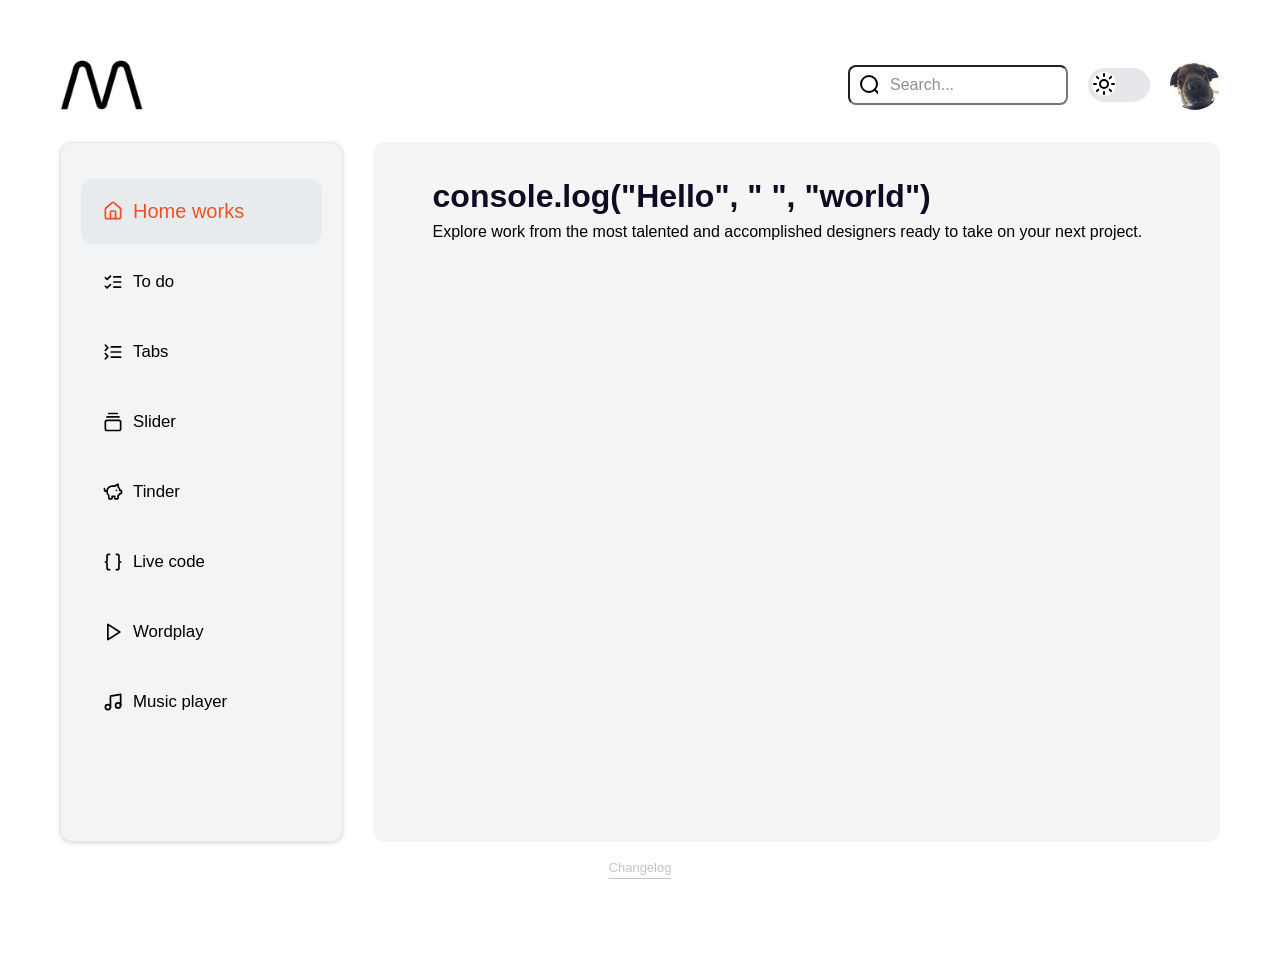
==== index.html @ d7393f73 "BTVN Dashboard" ====
<!DOCTYPE html>
<html lang="en">
  <head>
    <meta charset="UTF-8" />
    <meta name="viewport" content="width=device-width, initial-scale=1.0" />
    <title>Píta 1.0</title>
    <link rel="stylesheet" href="./assets/css/style.css" />
    <link
      rel="icon"
      type="image/png"
      sizes="32x32"
      href="./assets/images/favicon/favicon-32.png" />
    <link rel="apple-touch-icon" sizes="180x180" href="/apple-touch-icon.png" />
    <link
      rel="icon"
      type="image/png"
      sizes="32x32"
      href="./assets/images/favicon/favicon-180.png" />
    <link
      rel="icon"
      type="image/png"
      sizes="192x192"
      href="./assets/images/favicon/favicon-192.png" />
    <link
      rel="icon"
      type="image/png"
      sizes="270x270"
      href="./assets/images/favicon/favicon-270.png" />

    <meta name="msapplication-TileColor" content="#FFFFFF" />
  </head>
  <body>
    <app class="fadeIn-static">
      <header class="flex jc-sb">
        <!-- LOGO -->
        <div class="logo scale-down-center">
          <img src="./assets/images/logo/M-logo.webp" alt="" />
        </div>

        <div class="header_nav--wrapper flex gap-normal ai-c slide-left">
          <!-- SEARCH -->
          <div class="header_search flex ai-c">
            <svg xmlns="http://www.w3.org/2000/svg" class="icon search--icon">
              <path d="m21 21-4.34-4.34" />
              <circle cx="11" cy="11" r="8" />
            </svg>
            <input
              class="search"
              type="search"
              name="q"
              placeholder="Search..." />
          </div>

          <!-- THEME SWITCHER -->
          <div class="header_theme--switcher">
            <input id="themeSwitcher" class="ThemeToggle" type="checkbox" />
          </div>

          <!-- USER NAV -->
          <div class="header_user">
            <img src="./assets/images/pes.webp" alt="User avatar" srcset="" />
          </div>
        </div>
      </header>
      <div class="app_wrapper flex f-nowrap gap30">
        <sidebar>
          <div id="home" class="menu_item flex ai-c onhover">
            <svg xmlns="http://www.w3.org/2000/svg" class="icon">
              <path d="M15 21v-8a1 1 0 0 0-1-1h-4a1 1 0 0 0-1 1v8" />
              <path
                d="M3 10a2 2 0 0 1 .709-1.528l7-5.999a2 2 0 0 1 2.582 0l7 5.999A2 2 0 0 1 21 10v9a2 2 0 0 1-2 2H5a2 2 0 0 1-2-2z" />
            </svg>
            <h2 class="menu_heading">Home works</h2>
          </div>

          <div id="to-do" class="menu_item flex ai-c">
            <svg
              xmlns="http://www.w3.org/2000/svg"
              class="icon lucide lucide-list-checks-icon lucide-list-checks">
              <path d="m3 17 2 2 4-4" />
              <path d="m3 7 2 2 4-4" />
              <path d="M13 6h8" />
              <path d="M13 12h8" />
              <path d="M13 18h8" />
            </svg>
            <span class="menu_text">To do</span>
          </div>

          <div id="tabs" class="menu_item flex ai-c">
            <svg
              xmlns="http://www.w3.org/2000/svg"
              class="icon lucide lucide-list-collapse-icon lucide-list-collapse">
              <path d="M10 12h11" />
              <path d="M10 18h11" />
              <path d="M10 6h11" />
              <path d="m3 10 3-3-3-3" />
              <path d="m3 20 3-3-3-3" />
            </svg>
            <span class="menu_text">Tabs</span>
          </div>

          <div class="menu_item flex ai-c">
            <svg
              xmlns="http://www.w3.org/2000/svg"
              class="icon lucide lucide-gallery-vertical-end-icon lucide-gallery-vertical-end">
              <path d="M7 2h10" />
              <path d="M5 6h14" />
              <rect width="18" height="12" x="3" y="10" rx="2" />
            </svg>
            <span class="menu_text">Slider</span>
          </div>

          <div class="menu_item flex ai-c">
            <svg
              xmlns="http://www.w3.org/2000/svg"
              class="icon lucide lucide-piggy-bank-icon lucide-piggy-bank">
              <path
                d="M11 17h3v2a1 1 0 0 0 1 1h2a1 1 0 0 0 1-1v-3a3.16 3.16 0 0 0 2-2h1a1 1 0 0 0 1-1v-2a1 1 0 0 0-1-1h-1a5 5 0 0 0-2-4V3a4 4 0 0 0-3.2 1.6l-.3.4H11a6 6 0 0 0-6 6v1a5 5 0 0 0 2 4v3a1 1 0 0 0 1 1h2a1 1 0 0 0 1-1z" />
              <path d="M16 10h.01" />
              <path d="M2 8v1a2 2 0 0 0 2 2h1" />
            </svg>
            <span class="menu_text">Tinder</span>
          </div>

          <div class="menu_item flex ai-c">
            <svg
              xmlns="http://www.w3.org/2000/svg"
              class="icon lucide lucide-braces-icon lucide-braces">
              <path
                d="M8 3H7a2 2 0 0 0-2 2v5a2 2 0 0 1-2 2 2 2 0 0 1 2 2v5c0 1.1.9 2 2 2h1" />
              <path
                d="M16 21h1a2 2 0 0 0 2-2v-5c0-1.1.9-2 2-2a2 2 0 0 1-2-2V5a2 2 0 0 0-2-2h-1" />
            </svg>
            <span class="menu_text">Live code</span>
          </div>

          <div class="menu_item flex ai-c">
            <svg
              xmlns="http://www.w3.org/2000/svg"
              class="icon lucide lucide-play-icon lucide-play">
              <polygon points="6 3 20 12 6 21 6 3" />
            </svg>
            <span class="menu_text">Wordplay</span>
          </div>

          <div class="menu_item flex ai-c">
            <svg
              xmlns="http://www.w3.org/2000/svg"
              class="icon lucide lucide-music-icon lucide-music">
              <path d="M9 18V5l12-2v13" />
              <circle cx="6" cy="18" r="3" />
              <circle cx="18" cy="16" r="3" />
            </svg>
            <span class="menu_text">Music player</span>
          </div>
        </sidebar>

        <main>
          <!-- CONTENT DEFAULT -->
          <div class="main_content--default">
            <h1 class="hell">console.log("Hello", " ", "world")</h1>
            <p>
              Explore work from the most talented and accomplished designers
              ready to take on your next project.
            </p>
          </div>
          <!-- CONTENT TO DO -->
          <div class="ajax-content"></div>
          <!-- CONTENT TABS -->
          <!-- CONTENT WORDPLAY -->
          <!-- CONTENT MUSIC PLAYER -->
        </main>
      </div>

      <footer><a href="./changelog.txt">Changelog</a></footer>
    </app>

    <!-- MODALS -->
    <!-- Modal THEME SWITCHER content -->
    <div class="modal themeSwitcher_body">
      <div class="modal_wrapper">
        <div class="modal_glow"></div>
        <div class="modal_content">
          <!-- <svg
              xmlns="http://www.w3.org/2000/svg"
              class="icon modal--close lucide-circle-x">
              <circle cx="12" cy="12" r="10" />
              <path d="m15 9-6 6" />
              <path d="m9 9 6 6" />
            </svg> -->
          Vì tâm hồn đen tối nên chưa làm dark theme ạ.
        </div>
      </div>
    </div>

    <!-- Modal Search -->
    <div class="modal search_body">
      <div class="modal_wrapper">
        <div class="modal_glow"></div>
        <div class="modal_content">Nhập từ khoá muốn tìm kiếm.</div>
      </div>
    </div>

    <!-- SCRIPTS -->
    <script src="./assets/js/main.js"></script>
  </body>
</html>
---- assets/css/style.css ----
/* 1. Use a more-intuitive box-sizing model */
*,
*::before,
*::after {
  box-sizing: border-box;
}

/* 2. Remove default margin */
* {
  margin: 0;
}

/* 3. Enable keyword animations */
@media (prefers-reduced-motion: no-preference) {
  html {
    interpolate-size: allow-keywords;
  }
}

body {
  /* 4. Add accessible line-height */
  line-height: 1.5;
  /* 5. Improve text rendering */
  -webkit-font-smoothing: antialiased;
}

/* 6. Improve media defaults */
img,
picture,
video,
canvas,
svg {
  display: block;
  max-width: 100%;
}

/* 7. Inherit fonts for form controls */
input,
button,
textarea,
select {
  font: inherit;
}

/* 8. Avoid text overflows */
p,
h1,
h2,
h3,
h4,
h5,
h6 {
  overflow-wrap: break-word;
}

/* 9. Improve line wrapping */
p {
  text-wrap: pretty;
}
h1,
h2,
h3,
h4,
h5,
h6 {
  text-wrap: balance;
}

/*
  10. Create a root stacking context
*/
#root,
#__next {
  isolation: isolate;
}
/* DASHBOARD light-theme - default */
:root {
  --background: #ffffff;
  --background-light: #f5f5f5;
  --background-light-hover: #e8ebed;
  --foreground--light: 222.2 84% 4.9%;
  --border-color--light: rgb(229 231 235);
  --bg-color--light: rgb(243 244 246);
  /* --text-black-color--light: #0d0c22; */
  --text-black-color--light: 222.2 84% 4.9%;
  --body-text-color--light: #abacae;
  --primary-color: #f05123;
  --secondary-color: #246ff4;
  --border-radius: 16px;
  /* sizes */
  --sm-screen: 1400px;
}
/* DASHBOARD dark-theme 
....
*/
:root {
  --border-radius: 12px;
  --box-shadow: rgba(99, 99, 99, 0.2) 0px 2px 8px 0px;
}
.flex {
  display: flex;
}
.gap20 {
  gap: 20px;
}
.gap30 {
  gap: 30px;
}
.f-wrap {
  flex-wrap: wrap;
}
.f-nowrap {
  flex-wrap: nowrap;
}
.jc-sb {
  justify-content: space-between;
}
.jc-c {
  justify-content: center;
}
.ai-c {
  align-items: center;
}
app {
  transition: all 0.5s ease-in-out;
}
body {
  font-family: -apple-system, BlinkMacSystemFont, "Segoe UI", Roboto, Oxygen,
    Ubuntu, Cantarell, sans-serif;
  background-color: hsl(var(--background));
  /* color: hsl(var(--foreground--light)); */
  color: var(--text-black-color--light);
  padding: 60px;
}
body * {
  transition: all 0.3s ease-in-out;
}
a {
  color: hsl(var(--foreground--light));
  text-underline-offset: 6px;
}
a:hover {
  text-decoration: none;
}
/* HEADER */
header {
  flex: 1;
  flex-basis: 100%;
  width: 100%;
}
.logo img {
  height: 50px;
}
.header_nav--wrapper {
  gap: 20px;
}
.header_search {
  position: relative;
  transition: all 0.3s ease-in-out;
  z-index: 2;
}
.header_search svg {
  position: absolute;
  left: 10px;
  width: 20px;
  z-index: 3;
}
input.search {
  width: 220px;
  padding: 6px 14px 6px 40px;
  color: var(--body-text-color--light);
  border-radius: 8px;
  z-index: 2;
  transition: all 0.3s ease-in-out;
}

.header_search input:focus {
  color: var(--text-black-color--light);
  width: 230px;
  transition: all 0.3s ease;
}
.search--icon:hover {
  transform: scale(1.1);
  cursor: pointer;
}
input::placeholder {
  opacity: 0.8;
}
/* THEME SWICTHER */
.header_theme--switcher {
  line-height: 0;
}
.ThemeToggle {
  appearance: none;
  width: 62px;
  height: 34px;
  display: inline-block;
  position: relative;
  border-radius: 50px;
  overflow: hidden;
  outline: none;
  border: none;
  cursor: pointer;
  background: var(--border-color--light);
  transition: background-color ease 0.3s;
}
.ThemeToggle::before {
  content: url("../images/icons/sun.svg");
  display: block;
  position: absolute;
  z-index: 2;
  width: 24px;
  height: 24px;
  background: var(--background);
  left: 4px;
  top: 4px;
  border-radius: 50%;
  text-indent: 0;
  line-height: 32px;
  word-spacing: 37px;
  color: #fff;
  white-space: nowrap;
  transition: all cubic-bezier(0.3, 1.5, 0.7, 1) 0.9s;
}
.ThemeToggle:hover {
  background: linear-gradient(
    90deg,
    rgba(0, 0, 0, 0.05) 0%,
    rgba(2, 0, 36, 0.091) 100%
  );
  background-color: var(--border-color--light);
  border-color: var(--border-color--light);
}

.ThemeToggle:checked {
  background-color: var(--border-color--light);
  border-color: var(--border-color--light);
}

.ThemeToggle:checked::before {
  left: 32px;
  content: url("../images/icons/moon.svg");
  background: var(--background);
}

.header_user img {
  border-radius: 50%;
  height: 50px;
}

/* FOOTER */
footer {
  text-align: center;
  padding: 1rem;
  font-size: 13px;
}
footer a {
  color: var(--body-text-color--light);
  opacity: 0.7;
}
footer a:hover {
  opacity: 1;
}

/* APP */
.app_wrapper {
  margin-top: 2rem;
}
.app_wrapper > * {
  border-radius: var(--border-radius);
  display: block;
  min-height: 700px;
  max-height: calc(100svh - 200px);
  overflow: auto;
}
/*SIDEBAR*/
sidebar {
  background-color: var(--bg-color--light);
  border: 1px solid var(--border-color--light);
  width: 25%;
  box-shadow: rgba(0, 0, 0, 0.16) 0px 1px 4px;
  padding: 30px 20px;
}
sidebar > * {
  padding: 20px;
}
sidebar > div {
  transition: all 0.3s ease-in-out;
  cursor: pointer;
}
sidebar > div:hover,
.onhover {
  color: var(--primary-color);
}
sidebar .icon {
  transform: scale(0.85);
}
sidebar > .menu_item {
  margin: 6px 0;
}
.menu_item {
  gap: 8px;
  transition: all 0.3s ease-in-out;
}
.menu_item * {
  transition: all 0.3s ease;
}
.menu_item:hover,
.onhover {
  background-color: var(--background-light-hover);
  border-radius: var(--border-radius);
}
.menu_item:hover * {
  transform: translateX(6px);
}
.menu_item:hover .icon {
  width: 30px;
}
.menu_item.onhover:hover * {
  transform: translateX(0);
}
.menu_text {
  font-size: 1.05rem;
  line-height: normal;
}
main {
  padding: 30px 60px;
  background-color: var(--background-light);
  width: 75%;
}
h1.hell {
  font-size: 4rem;
  color: #0d0c22;
}
sidebar #home {
  border-bottom: 1px solid var(--border-color--light);
}
sidebar #home h2 {
  font-weight: 500;
  font-size: 1.25rem;
  line-height: normal;
}

/* MODALS contents */
.modal {
  position: fixed;
  inset: 0;
  width: 100svw;
  height: 100svh;
  top: 0;
  left: 0;
  overflow: hidden;
  background: #000000;
  background: radial-gradient(circle, rgb(0 0 0) 0%, rgba(0, 0, 0, 0.87) 100%);
  z-index: 10;
  display: none;
  opacity: 0;
  transition: all 0.5s ease-in-out;
}
.modal_wrapper {
  border-radius: var(--border-radius);
  border: 1px solid var(--border-color--light);
  width: fit-content;
  box-shadow: var(--box-shadow);
  position: absolute;
  bottom: 40px;
  right: 40px;
  z-index: 1;
  -webkit-animation: scale-up-center 0.4s cubic-bezier(0.39, 0.575, 0.565, 1)
    both;
  animation: scale-up-center 0.4s cubic-bezier(0.39, 0.575, 0.565, 1) both; /* Animation on show up */
  transition: all 0.3s ease-in-out; /* transition on close */
}
.slide-out {
  bottom: -110%;
}
.modal_content {
  padding: 2rem;
  width: 100%;
  height: 100%;
  border-radius: var(--border-radius);
  background-color: var(--background);
  position: relative;
  z-index: 1;
}

.modal_glow {
  position: absolute;
  inset: 0;
  background: radial-gradient(
    circle,
    rgba(253, 185, 63, 0.2) 0%,
    rgba(97, 61, 0, 0.12) 45%,
    rgba(248, 248, 248, 0) 100%
  );
  filter: blur(30px);
  border-radius: 100%;
  z-index: 0;
  top: -300%;
  left: -20%;
  width: 200%;
  height: 800%;
  -webkit-animation: slide-fwd-center 0.8s 0.4ss
    cubic-bezier(0.25, 0.46, 0.45, 0.94) both;
  animation: slide-fwd-center 0.8s 0.4s cubic-bezier(0.25, 0.46, 0.45, 0.94)
    both;
}
.lucide-circle-x {
  position: absolute;
  right: 8px;
  top: 8px;
  transition: all 0.3s ease-in-out;
  animation: fadeIn 3s ease-in-out 1s forwards;
  opacity: 0;
}
.lucide-circle-x:hover {
  cursor: pointer;
}
.lucide-circle-x:hover circle {
  fill: black;
}
.lucide-circle-x:hover path {
  color: white;
}
.icon {
  width: 24px;
  height: 24px;
  fill: none;
  stroke: currentColor;
  stroke-width: 2;
  stroke-linecap: round;
  stroke-linejoin: round;
}
.show {
  opacity: 1;
}
.hide {
  opacity: 0;
  transition: all 1s ease;
}
.hidden {
  visibility: hidden;
  display: none;
}
/* --ThemeSwitcher */

/* ANIMATIONS */
/**
 * ----------------------------------------
 * animation scale-up-center
 * ----------------------------------------
 */
@-webkit-keyframes scale-up-center {
  0% {
    -webkit-transform: scale(0.5);
    transform: scale(0.5);
  }
  100% {
    -webkit-transform: scale(1);
    transform: scale(1);
  }
}
@keyframes scale-up-center {
  0% {
    -webkit-transform: scale(0.5);
    transform: scale(0.5);
  }
  100% {
    -webkit-transform: scale(1);
    transform: scale(1);
  }
}
/**
 * ----------------------------------------
 * animation fadeIn
 * ----------------------------------------
 */
@keyframes fadeIn {
  0% {
    opacity: 0;
  }
  33.33% {
    opacity: 1;
  }
  66.66% {
    opacity: 1;
  }
  100% {
    opacity: 1;
  }
}
/**
 * ----------------------------------------
 * animation slide-fwd-center
 * ----------------------------------------
 */
@-webkit-keyframes slide-fwd-center {
  0% {
    -webkit-transform: translateZ(0);
    transform: translateZ(0) scale(0);
    opacity: 0;
  }
  100% {
    -webkit-transform: translateZ(160px);
    transform: translateZ(160px) scale(1.1);
    opacity: 1;
  }
}
@keyframes slide-fwd-center {
  0% {
    -webkit-transform: translateZ(0);
    transform: translateZ(0) scale(0);
    opacity: 0;
  }
  100% {
    -webkit-transform: translateZ(160px);
    transform: translateZ(160px) scale(1.1);
    opacity: 1;
  }
}
/**
 * ----------------------------------------
 * animation scale-down-center
 * ----------------------------------------
 */
.scale-down-center {
  -webkit-animation: scale-down-center 0.8s cubic-bezier(0.25, 0.46, 0.45, 0.94)
    both;
  animation: scale-down-center 0.8s cubic-bezier(0.25, 0.46, 0.45, 0.94) both;
  opacity: 0;
}

@-webkit-keyframes scale-down-center {
  0% {
    -webkit-transform: scale(1.1);
    transform: scale(1.1);
    opacity: 0;
  }
  100% {
    -webkit-transform: scale(1);
    transform: scale(1);
    opacity: 1;
  }
}
@keyframes scale-down-center {
  0% {
    -webkit-transform: scale(1.1);
    transform: scale(1.1);
    opacity: 0;
  }
  100% {
    -webkit-transform: scale(1);
    transform: scale(1);
    opacity: 1;
  }
}
/**
 * ----------------------------------------
 * animation slide-left
 * ----------------------------------------
 */
.slide-left {
  -webkit-animation: slide-left 0.8s cubic-bezier(0.25, 0.46, 0.45, 0.94) both;
  animation: slide-left 0.8s cubic-bezier(0.25, 0.46, 0.45, 0.94) both;
  transform: translateX(50px);
  opacity: 0;
}
@-webkit-keyframes slide-left {
  0% {
    -webkit-transform: translateX(100px);
    transform: translateX(50px);
    opacity: 0;
  }
  100% {
    -webkit-transform: translateX(0px);
    transform: translateX(0px);
    opacity: 1;
  }
}
@keyframes slide-left {
  0% {
    -webkit-transform: translateX(100px);
    transform: translateX(50px);
    opacity: 0;
  }
  100% {
    -webkit-transform: translateX(0px);
    transform: translateX(0px);
    opacity: 1;
  }
}
/**
 * ----------------------------------------
 * animation fade-static
 * ----------------------------------------
 */
.fadeIn-static {
  -webkit-animation: fadeIn-static 1s cubic-bezier(0.25, 0.46, 0.45, 0.94) both;
  animation: fadeIn-static 1s cubic-bezier(0.25, 0.46, 0.45, 0.94) both;
  opacity: 0;
}
@-webkit-keyframes fadeIn-static {
  0% {
    opacity: 0;
  }
  100% {
    opacity: 1;
  }
}
@keyframes fadeIn-static {
  0% {
    opacity: 0;
  }
  100% {
    opacity: 1;
  }
}

/* RESPO */
@media (max-width: 1500px) {
  h1.hell {
    font-size: 2rem;
  }
}
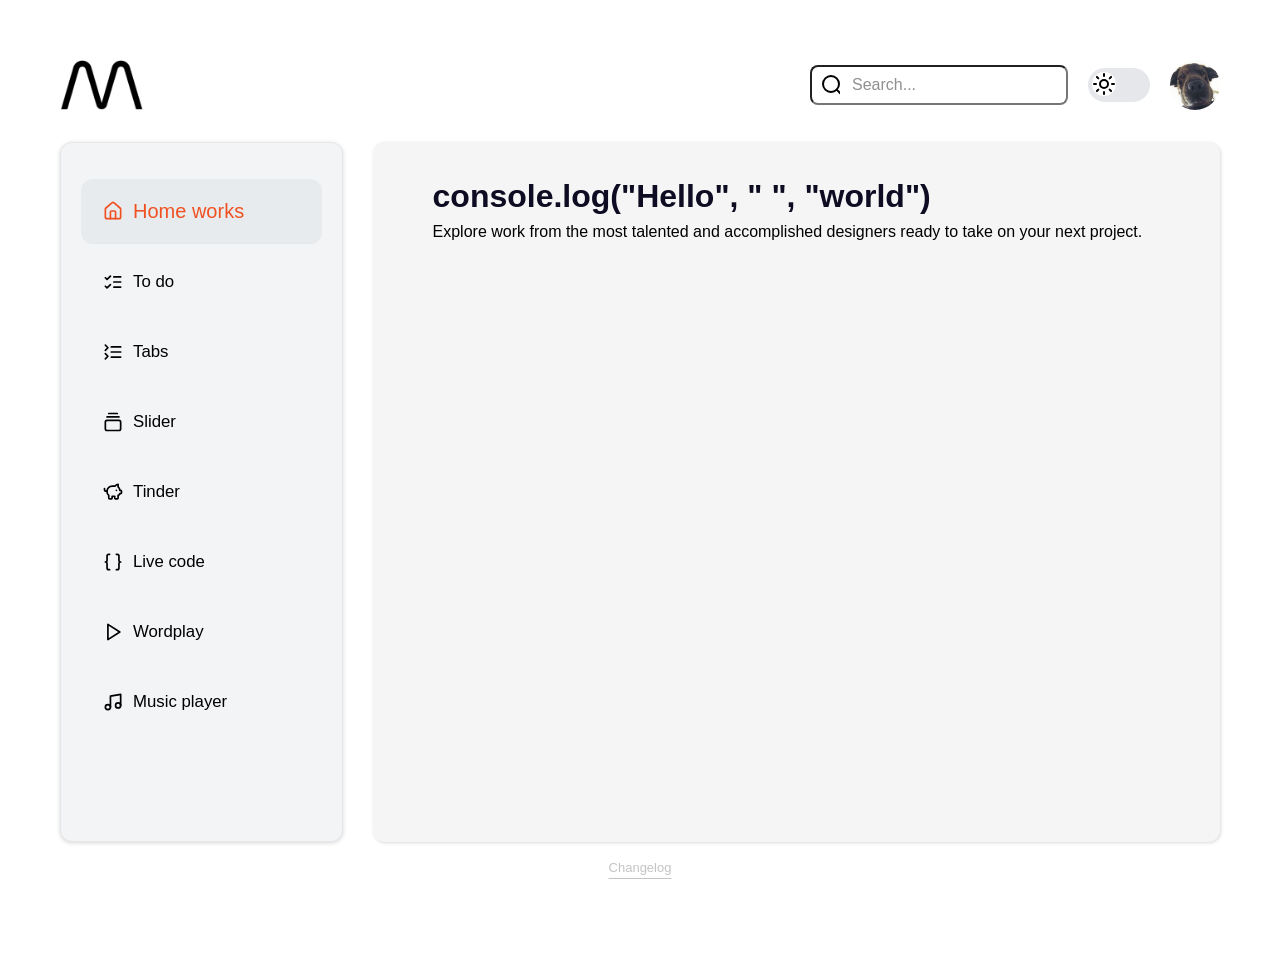
==== commit 4df4b038: "Home - fetching articles, animation on active" ====
--- a/index.html
+++ b/index.html
@@ -9,23 +9,27 @@
       rel="icon"
       type="image/png"
       sizes="32x32"
-      href="./assets/images/favicon/favicon-32.png" />
+      href="./assets/images/favicon/favicon-32.png"
+    />
     <link rel="apple-touch-icon" sizes="180x180" href="/apple-touch-icon.png" />
     <link
       rel="icon"
       type="image/png"
       sizes="32x32"
-      href="./assets/images/favicon/favicon-180.png" />
+      href="./assets/images/favicon/favicon-180.png"
+    />
     <link
       rel="icon"
       type="image/png"
       sizes="192x192"
-      href="./assets/images/favicon/favicon-192.png" />
+      href="./assets/images/favicon/favicon-192.png"
+    />
     <link
       rel="icon"
       type="image/png"
       sizes="270x270"
-      href="./assets/images/favicon/favicon-270.png" />
+      href="./assets/images/favicon/favicon-270.png"
+    />
 
     <meta name="msapplication-TileColor" content="#FFFFFF" />
   </head>
@@ -48,7 +52,8 @@
               class="search"
               type="search"
               name="q"
-              placeholder="Search..." />
+              placeholder="Search..."
+            />
           </div>
 
           <!-- THEME SWITCHER -->
@@ -68,7 +73,8 @@
             <svg xmlns="http://www.w3.org/2000/svg" class="icon">
               <path d="M15 21v-8a1 1 0 0 0-1-1h-4a1 1 0 0 0-1 1v8" />
               <path
-                d="M3 10a2 2 0 0 1 .709-1.528l7-5.999a2 2 0 0 1 2.582 0l7 5.999A2 2 0 0 1 21 10v9a2 2 0 0 1-2 2H5a2 2 0 0 1-2-2z" />
+                d="M3 10a2 2 0 0 1 .709-1.528l7-5.999a2 2 0 0 1 2.582 0l7 5.999A2 2 0 0 1 21 10v9a2 2 0 0 1-2 2H5a2 2 0 0 1-2-2z"
+              />
             </svg>
             <h2 class="menu_heading">Home works</h2>
           </div>
@@ -76,7 +82,8 @@
           <div id="to-do" class="menu_item flex ai-c">
             <svg
               xmlns="http://www.w3.org/2000/svg"
-              class="icon lucide lucide-list-checks-icon lucide-list-checks">
+              class="icon lucide lucide-list-checks-icon lucide-list-checks"
+            >
               <path d="m3 17 2 2 4-4" />
               <path d="m3 7 2 2 4-4" />
               <path d="M13 6h8" />
@@ -89,7 +96,8 @@
           <div id="tabs" class="menu_item flex ai-c">
             <svg
               xmlns="http://www.w3.org/2000/svg"
-              class="icon lucide lucide-list-collapse-icon lucide-list-collapse">
+              class="icon lucide lucide-list-collapse-icon lucide-list-collapse"
+            >
               <path d="M10 12h11" />
               <path d="M10 18h11" />
               <path d="M10 6h11" />
@@ -99,10 +107,11 @@
             <span class="menu_text">Tabs</span>
           </div>
 
-          <div class="menu_item flex ai-c">
-            <svg
-              xmlns="http://www.w3.org/2000/svg"
-              class="icon lucide lucide-gallery-vertical-end-icon lucide-gallery-vertical-end">
+          <div id="slider" class="menu_item flex ai-c">
+            <svg
+              xmlns="http://www.w3.org/2000/svg"
+              class="icon lucide lucide-gallery-vertical-end-icon lucide-gallery-vertical-end"
+            >
               <path d="M7 2h10" />
               <path d="M5 6h14" />
               <rect width="18" height="12" x="3" y="10" rx="2" />
@@ -110,43 +119,50 @@
             <span class="menu_text">Slider</span>
           </div>
 
-          <div class="menu_item flex ai-c">
-            <svg
-              xmlns="http://www.w3.org/2000/svg"
-              class="icon lucide lucide-piggy-bank-icon lucide-piggy-bank">
-              <path
-                d="M11 17h3v2a1 1 0 0 0 1 1h2a1 1 0 0 0 1-1v-3a3.16 3.16 0 0 0 2-2h1a1 1 0 0 0 1-1v-2a1 1 0 0 0-1-1h-1a5 5 0 0 0-2-4V3a4 4 0 0 0-3.2 1.6l-.3.4H11a6 6 0 0 0-6 6v1a5 5 0 0 0 2 4v3a1 1 0 0 0 1 1h2a1 1 0 0 0 1-1z" />
+          <div id="tinder" class="menu_item flex ai-c">
+            <svg
+              xmlns="http://www.w3.org/2000/svg"
+              class="icon lucide lucide-piggy-bank-icon lucide-piggy-bank"
+            >
+              <path
+                d="M11 17h3v2a1 1 0 0 0 1 1h2a1 1 0 0 0 1-1v-3a3.16 3.16 0 0 0 2-2h1a1 1 0 0 0 1-1v-2a1 1 0 0 0-1-1h-1a5 5 0 0 0-2-4V3a4 4 0 0 0-3.2 1.6l-.3.4H11a6 6 0 0 0-6 6v1a5 5 0 0 0 2 4v3a1 1 0 0 0 1 1h2a1 1 0 0 0 1-1z"
+              />
               <path d="M16 10h.01" />
               <path d="M2 8v1a2 2 0 0 0 2 2h1" />
             </svg>
             <span class="menu_text">Tinder</span>
           </div>
 
+          <div id="live-code" class="menu_item flex ai-c">
+            <svg
+              xmlns="http://www.w3.org/2000/svg"
+              class="icon lucide lucide-braces-icon lucide-braces"
+            >
+              <path
+                d="M8 3H7a2 2 0 0 0-2 2v5a2 2 0 0 1-2 2 2 2 0 0 1 2 2v5c0 1.1.9 2 2 2h1"
+              />
+              <path
+                d="M16 21h1a2 2 0 0 0 2-2v-5c0-1.1.9-2 2-2a2 2 0 0 1-2-2V5a2 2 0 0 0-2-2h-1"
+              />
+            </svg>
+            <span class="menu_text">Live code</span>
+          </div>
+
+          <div id="wordplay" class="menu_item flex ai-c">
+            <svg
+              xmlns="http://www.w3.org/2000/svg"
+              class="icon lucide lucide-play-icon lucide-play"
+            >
+              <polygon points="6 3 20 12 6 21 6 3" />
+            </svg>
+            <span class="menu_text">Wordplay</span>
+          </div>
+
           <div class="menu_item flex ai-c">
             <svg
               xmlns="http://www.w3.org/2000/svg"
-              class="icon lucide lucide-braces-icon lucide-braces">
-              <path
-                d="M8 3H7a2 2 0 0 0-2 2v5a2 2 0 0 1-2 2 2 2 0 0 1 2 2v5c0 1.1.9 2 2 2h1" />
-              <path
-                d="M16 21h1a2 2 0 0 0 2-2v-5c0-1.1.9-2 2-2a2 2 0 0 1-2-2V5a2 2 0 0 0-2-2h-1" />
-            </svg>
-            <span class="menu_text">Live code</span>
-          </div>
-
-          <div class="menu_item flex ai-c">
-            <svg
-              xmlns="http://www.w3.org/2000/svg"
-              class="icon lucide lucide-play-icon lucide-play">
-              <polygon points="6 3 20 12 6 21 6 3" />
-            </svg>
-            <span class="menu_text">Wordplay</span>
-          </div>
-
-          <div class="menu_item flex ai-c">
-            <svg
-              xmlns="http://www.w3.org/2000/svg"
-              class="icon lucide lucide-music-icon lucide-music">
+              class="icon lucide lucide-music-icon lucide-music"
+            >
               <path d="M9 18V5l12-2v13" />
               <circle cx="6" cy="18" r="3" />
               <circle cx="18" cy="16" r="3" />
--- a/assets/css/style.css
+++ b/assets/css/style.css
@@ -166,7 +166,7 @@
   z-index: 3;
 }
 input.search {
-  width: 220px;
+  min-width: 220px;
   padding: 6px 14px 6px 40px;
   color: var(--body-text-color--light);
   border-radius: 8px;
@@ -176,7 +176,7 @@
 
 .header_search input:focus {
   color: var(--text-black-color--light);
-  width: 230px;
+  width: calc(100% + 10px);
   transition: all 0.3s ease;
 }
 .search--icon:hover {
@@ -280,6 +280,7 @@
   width: 25%;
   box-shadow: rgba(0, 0, 0, 0.16) 0px 1px 4px;
   padding: 30px 20px;
+  z-index: 4;
 }
 sidebar > * {
   padding: 20px;
@@ -323,13 +324,43 @@
   font-size: 1.05rem;
   line-height: normal;
 }
+/* MAIN CONTENT */
 main {
   padding: 30px 60px;
   background-color: var(--background-light);
+  box-shadow: rgba(0, 0, 0, 0.15) 0.95px 0.95px 3.6px;
   width: 75%;
+  transition: all 1s ease-in-out;
+}
+main.slide-right,
+main.slide-right.animate {
+  position: relative;
+}
+main.slide-right:before {
+  content: "";
+  position: absolute;
+  inset: 0;
+  width: 100%;
+  height: 100%;
+  background: linear-gradient(
+    90deg,
+    rgb(255, 255, 255) 0%,
+    rgba(255, 255, 255, 0.76) 50%,
+    rgba(237, 221, 83, 0) 100%
+  );
+  z-index: 4;
+  pointer-events: none;
+
+  /* Animation setup */
+  transform: translateX(0%);
+  transition: transform 1s ease-in-out;
+}
+
+main.slide-right.animate::before {
+  transform: translateX(-100%);
 }
 h1.hell {
-  font-size: 4rem;
+  font-size: 3rem;
   color: #0d0c22;
 }
 sidebar #home {
@@ -339,6 +370,11 @@
   font-weight: 500;
   font-size: 1.25rem;
   line-height: normal;
+}
+article {
+  transform: translateX(0);
+  opacity: 1;
+  transition: all ease-in-out 0.5s;
 }
 
 /* MODALS contents */
@@ -431,14 +467,18 @@
   stroke-linecap: round;
   stroke-linejoin: round;
 }
-.show {
+.show,
+.active {
   opacity: 1;
+  visibility: visible;
+  display: block;
 }
 .hide {
   opacity: 0;
   transition: all 1s ease;
 }
-.hidden {
+.hidden,
+article {
   visibility: hidden;
   display: none;
 }
@@ -589,6 +629,38 @@
     opacity: 1;
   }
 }
+
+/**
+ * ----------------------------------------
+ * animation slide-right
+ * ----------------------------------------
+ */
+.slide-right {
+  -webkit-animation: slide-right 0.4s cubic-bezier(0.25, 0.46, 0.45, 0.94)
+    alternate both;
+  animation: slide-right 0.4s cubic-bezier(0.25, 0.46, 0.45, 0.94) alternate
+    both;
+}
+@-webkit-keyframes slide-right {
+  0% {
+    -webkit-transform: translateX(-100px);
+    transform: translateX(-100px);
+  }
+  100% {
+    -webkit-transform: translateX(100px);
+    transform: translateX(0);
+  }
+}
+@keyframes slide-right {
+  0% {
+    -webkit-transform: translateX(-100px);
+    transform: translateX(-100px);
+  }
+  100% {
+    -webkit-transform: translateX(0);
+    transform: translateX(0);
+  }
+}
 /**
  * ----------------------------------------
  * animation fade-static
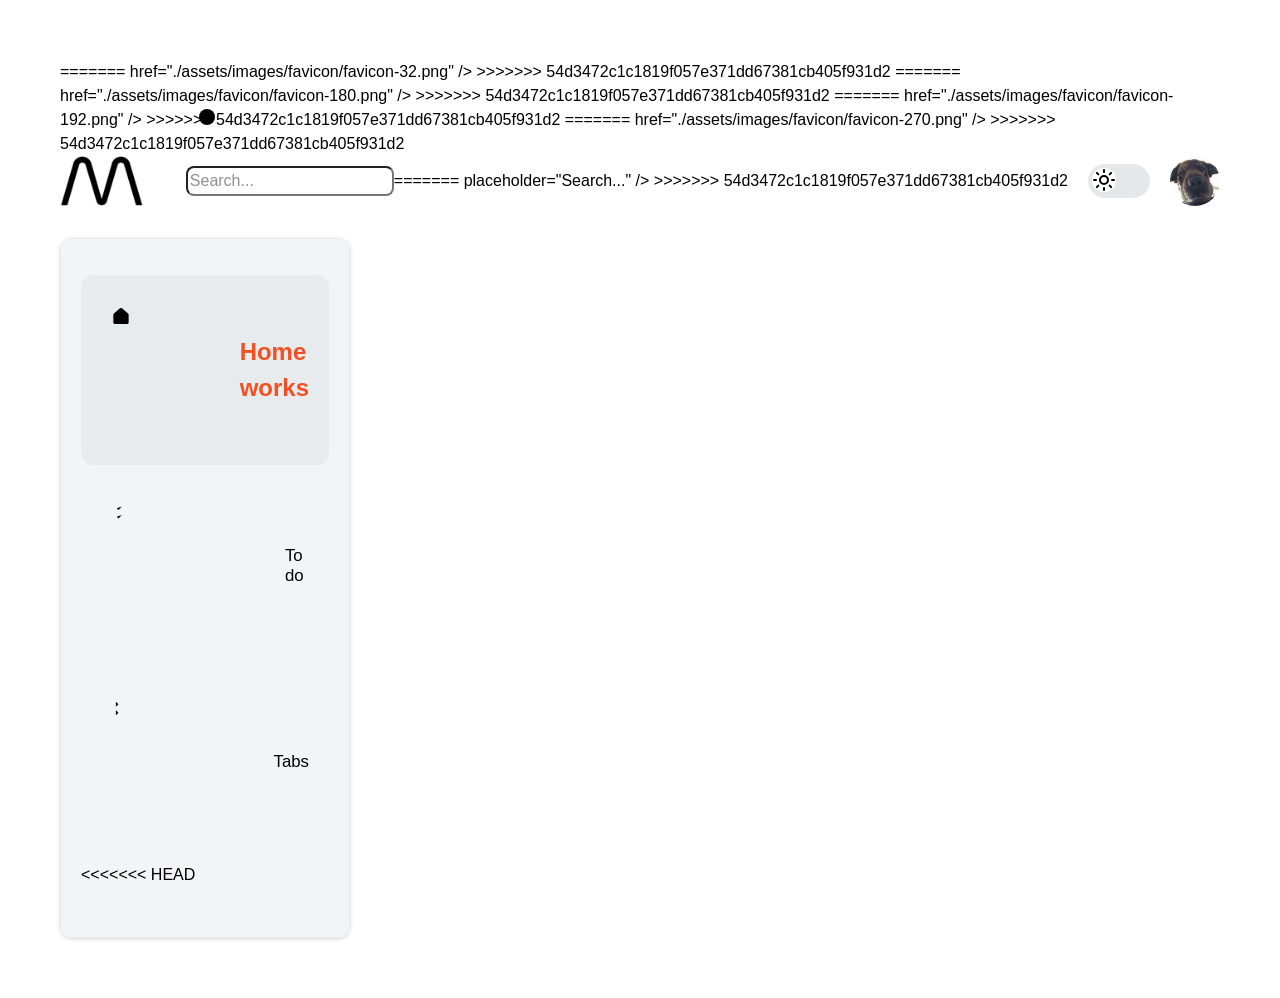
==== commit 73bf9c43: "Home, fetching, animations..." ====
--- a/index.html
+++ b/index.html
@@ -9,27 +9,43 @@
       rel="icon"
       type="image/png"
       sizes="32x32"
+<<<<<<< HEAD
       href="./assets/images/favicon/favicon-32.png"
     />
+=======
+      href="./assets/images/favicon/favicon-32.png" />
+>>>>>>> 54d3472c1c1819f057e371dd67381cb405f931d2
     <link rel="apple-touch-icon" sizes="180x180" href="/apple-touch-icon.png" />
     <link
       rel="icon"
       type="image/png"
       sizes="32x32"
+<<<<<<< HEAD
       href="./assets/images/favicon/favicon-180.png"
     />
+=======
+      href="./assets/images/favicon/favicon-180.png" />
+>>>>>>> 54d3472c1c1819f057e371dd67381cb405f931d2
     <link
       rel="icon"
       type="image/png"
       sizes="192x192"
+<<<<<<< HEAD
       href="./assets/images/favicon/favicon-192.png"
     />
+=======
+      href="./assets/images/favicon/favicon-192.png" />
+>>>>>>> 54d3472c1c1819f057e371dd67381cb405f931d2
     <link
       rel="icon"
       type="image/png"
       sizes="270x270"
+<<<<<<< HEAD
       href="./assets/images/favicon/favicon-270.png"
     />
+=======
+      href="./assets/images/favicon/favicon-270.png" />
+>>>>>>> 54d3472c1c1819f057e371dd67381cb405f931d2
 
     <meta name="msapplication-TileColor" content="#FFFFFF" />
   </head>
@@ -52,8 +68,12 @@
               class="search"
               type="search"
               name="q"
+<<<<<<< HEAD
               placeholder="Search..."
             />
+=======
+              placeholder="Search..." />
+>>>>>>> 54d3472c1c1819f057e371dd67381cb405f931d2
           </div>
 
           <!-- THEME SWITCHER -->
@@ -73,8 +93,12 @@
             <svg xmlns="http://www.w3.org/2000/svg" class="icon">
               <path d="M15 21v-8a1 1 0 0 0-1-1h-4a1 1 0 0 0-1 1v8" />
               <path
+<<<<<<< HEAD
                 d="M3 10a2 2 0 0 1 .709-1.528l7-5.999a2 2 0 0 1 2.582 0l7 5.999A2 2 0 0 1 21 10v9a2 2 0 0 1-2 2H5a2 2 0 0 1-2-2z"
               />
+=======
+                d="M3 10a2 2 0 0 1 .709-1.528l7-5.999a2 2 0 0 1 2.582 0l7 5.999A2 2 0 0 1 21 10v9a2 2 0 0 1-2 2H5a2 2 0 0 1-2-2z" />
+>>>>>>> 54d3472c1c1819f057e371dd67381cb405f931d2
             </svg>
             <h2 class="menu_heading">Home works</h2>
           </div>
@@ -82,8 +106,12 @@
           <div id="to-do" class="menu_item flex ai-c">
             <svg
               xmlns="http://www.w3.org/2000/svg"
+<<<<<<< HEAD
               class="icon lucide lucide-list-checks-icon lucide-list-checks"
             >
+=======
+              class="icon lucide lucide-list-checks-icon lucide-list-checks">
+>>>>>>> 54d3472c1c1819f057e371dd67381cb405f931d2
               <path d="m3 17 2 2 4-4" />
               <path d="m3 7 2 2 4-4" />
               <path d="M13 6h8" />
@@ -96,8 +124,12 @@
           <div id="tabs" class="menu_item flex ai-c">
             <svg
               xmlns="http://www.w3.org/2000/svg"
+<<<<<<< HEAD
               class="icon lucide lucide-list-collapse-icon lucide-list-collapse"
             >
+=======
+              class="icon lucide lucide-list-collapse-icon lucide-list-collapse">
+>>>>>>> 54d3472c1c1819f057e371dd67381cb405f931d2
               <path d="M10 12h11" />
               <path d="M10 18h11" />
               <path d="M10 6h11" />
@@ -107,11 +139,18 @@
             <span class="menu_text">Tabs</span>
           </div>
 
+<<<<<<< HEAD
           <div id="slider" class="menu_item flex ai-c">
             <svg
               xmlns="http://www.w3.org/2000/svg"
               class="icon lucide lucide-gallery-vertical-end-icon lucide-gallery-vertical-end"
             >
+=======
+          <div class="menu_item flex ai-c">
+            <svg
+              xmlns="http://www.w3.org/2000/svg"
+              class="icon lucide lucide-gallery-vertical-end-icon lucide-gallery-vertical-end">
+>>>>>>> 54d3472c1c1819f057e371dd67381cb405f931d2
               <path d="M7 2h10" />
               <path d="M5 6h14" />
               <rect width="18" height="12" x="3" y="10" rx="2" />
@@ -119,6 +158,7 @@
             <span class="menu_text">Slider</span>
           </div>
 
+<<<<<<< HEAD
           <div id="tinder" class="menu_item flex ai-c">
             <svg
               xmlns="http://www.w3.org/2000/svg"
@@ -127,12 +167,21 @@
               <path
                 d="M11 17h3v2a1 1 0 0 0 1 1h2a1 1 0 0 0 1-1v-3a3.16 3.16 0 0 0 2-2h1a1 1 0 0 0 1-1v-2a1 1 0 0 0-1-1h-1a5 5 0 0 0-2-4V3a4 4 0 0 0-3.2 1.6l-.3.4H11a6 6 0 0 0-6 6v1a5 5 0 0 0 2 4v3a1 1 0 0 0 1 1h2a1 1 0 0 0 1-1z"
               />
+=======
+          <div class="menu_item flex ai-c">
+            <svg
+              xmlns="http://www.w3.org/2000/svg"
+              class="icon lucide lucide-piggy-bank-icon lucide-piggy-bank">
+              <path
+                d="M11 17h3v2a1 1 0 0 0 1 1h2a1 1 0 0 0 1-1v-3a3.16 3.16 0 0 0 2-2h1a1 1 0 0 0 1-1v-2a1 1 0 0 0-1-1h-1a5 5 0 0 0-2-4V3a4 4 0 0 0-3.2 1.6l-.3.4H11a6 6 0 0 0-6 6v1a5 5 0 0 0 2 4v3a1 1 0 0 0 1 1h2a1 1 0 0 0 1-1z" />
+>>>>>>> 54d3472c1c1819f057e371dd67381cb405f931d2
               <path d="M16 10h.01" />
               <path d="M2 8v1a2 2 0 0 0 2 2h1" />
             </svg>
             <span class="menu_text">Tinder</span>
           </div>
 
+<<<<<<< HEAD
           <div id="live-code" class="menu_item flex ai-c">
             <svg
               xmlns="http://www.w3.org/2000/svg"
@@ -144,15 +193,32 @@
               <path
                 d="M16 21h1a2 2 0 0 0 2-2v-5c0-1.1.9-2 2-2a2 2 0 0 1-2-2V5a2 2 0 0 0-2-2h-1"
               />
+=======
+          <div class="menu_item flex ai-c">
+            <svg
+              xmlns="http://www.w3.org/2000/svg"
+              class="icon lucide lucide-braces-icon lucide-braces">
+              <path
+                d="M8 3H7a2 2 0 0 0-2 2v5a2 2 0 0 1-2 2 2 2 0 0 1 2 2v5c0 1.1.9 2 2 2h1" />
+              <path
+                d="M16 21h1a2 2 0 0 0 2-2v-5c0-1.1.9-2 2-2a2 2 0 0 1-2-2V5a2 2 0 0 0-2-2h-1" />
+>>>>>>> 54d3472c1c1819f057e371dd67381cb405f931d2
             </svg>
             <span class="menu_text">Live code</span>
           </div>
 
+<<<<<<< HEAD
           <div id="wordplay" class="menu_item flex ai-c">
             <svg
               xmlns="http://www.w3.org/2000/svg"
               class="icon lucide lucide-play-icon lucide-play"
             >
+=======
+          <div class="menu_item flex ai-c">
+            <svg
+              xmlns="http://www.w3.org/2000/svg"
+              class="icon lucide lucide-play-icon lucide-play">
+>>>>>>> 54d3472c1c1819f057e371dd67381cb405f931d2
               <polygon points="6 3 20 12 6 21 6 3" />
             </svg>
             <span class="menu_text">Wordplay</span>
@@ -161,8 +227,12 @@
           <div class="menu_item flex ai-c">
             <svg
               xmlns="http://www.w3.org/2000/svg"
+<<<<<<< HEAD
               class="icon lucide lucide-music-icon lucide-music"
             >
+=======
+              class="icon lucide lucide-music-icon lucide-music">
+>>>>>>> 54d3472c1c1819f057e371dd67381cb405f931d2
               <path d="M9 18V5l12-2v13" />
               <circle cx="6" cy="18" r="3" />
               <circle cx="18" cy="16" r="3" />
--- a/assets/css/style.css
+++ b/assets/css/style.css
@@ -166,7 +166,11 @@
   z-index: 3;
 }
 input.search {
+<<<<<<< HEAD
   min-width: 220px;
+=======
+  width: 220px;
+>>>>>>> 54d3472c1c1819f057e371dd67381cb405f931d2
   padding: 6px 14px 6px 40px;
   color: var(--body-text-color--light);
   border-radius: 8px;
@@ -176,7 +180,11 @@
 
 .header_search input:focus {
   color: var(--text-black-color--light);
+<<<<<<< HEAD
   width: calc(100% + 10px);
+=======
+  width: 230px;
+>>>>>>> 54d3472c1c1819f057e371dd67381cb405f931d2
   transition: all 0.3s ease;
 }
 .search--icon:hover {
@@ -280,7 +288,10 @@
   width: 25%;
   box-shadow: rgba(0, 0, 0, 0.16) 0px 1px 4px;
   padding: 30px 20px;
+<<<<<<< HEAD
   z-index: 4;
+=======
+>>>>>>> 54d3472c1c1819f057e371dd67381cb405f931d2
 }
 sidebar > * {
   padding: 20px;
@@ -324,6 +335,7 @@
   font-size: 1.05rem;
   line-height: normal;
 }
+<<<<<<< HEAD
 /* MAIN CONTENT */
 main {
   padding: 30px 60px;
@@ -361,6 +373,15 @@
 }
 h1.hell {
   font-size: 3rem;
+=======
+main {
+  padding: 30px 60px;
+  background-color: var(--background-light);
+  width: 75%;
+}
+h1.hell {
+  font-size: 4rem;
+>>>>>>> 54d3472c1c1819f057e371dd67381cb405f931d2
   color: #0d0c22;
 }
 sidebar #home {
@@ -371,11 +392,14 @@
   font-size: 1.25rem;
   line-height: normal;
 }
+<<<<<<< HEAD
 article {
   transform: translateX(0);
   opacity: 1;
   transition: all ease-in-out 0.5s;
 }
+=======
+>>>>>>> 54d3472c1c1819f057e371dd67381cb405f931d2
 
 /* MODALS contents */
 .modal {
@@ -467,18 +491,27 @@
   stroke-linecap: round;
   stroke-linejoin: round;
 }
+<<<<<<< HEAD
 .show,
 .active {
   opacity: 1;
   visibility: visible;
   display: block;
+=======
+.show {
+  opacity: 1;
+>>>>>>> 54d3472c1c1819f057e371dd67381cb405f931d2
 }
 .hide {
   opacity: 0;
   transition: all 1s ease;
 }
+<<<<<<< HEAD
 .hidden,
 article {
+=======
+.hidden {
+>>>>>>> 54d3472c1c1819f057e371dd67381cb405f931d2
   visibility: hidden;
   display: none;
 }
@@ -629,6 +662,7 @@
     opacity: 1;
   }
 }
+<<<<<<< HEAD
 
 /**
  * ----------------------------------------
@@ -661,6 +695,8 @@
     transform: translateX(0);
   }
 }
+=======
+>>>>>>> 54d3472c1c1819f057e371dd67381cb405f931d2
 /**
  * ----------------------------------------
  * animation fade-static
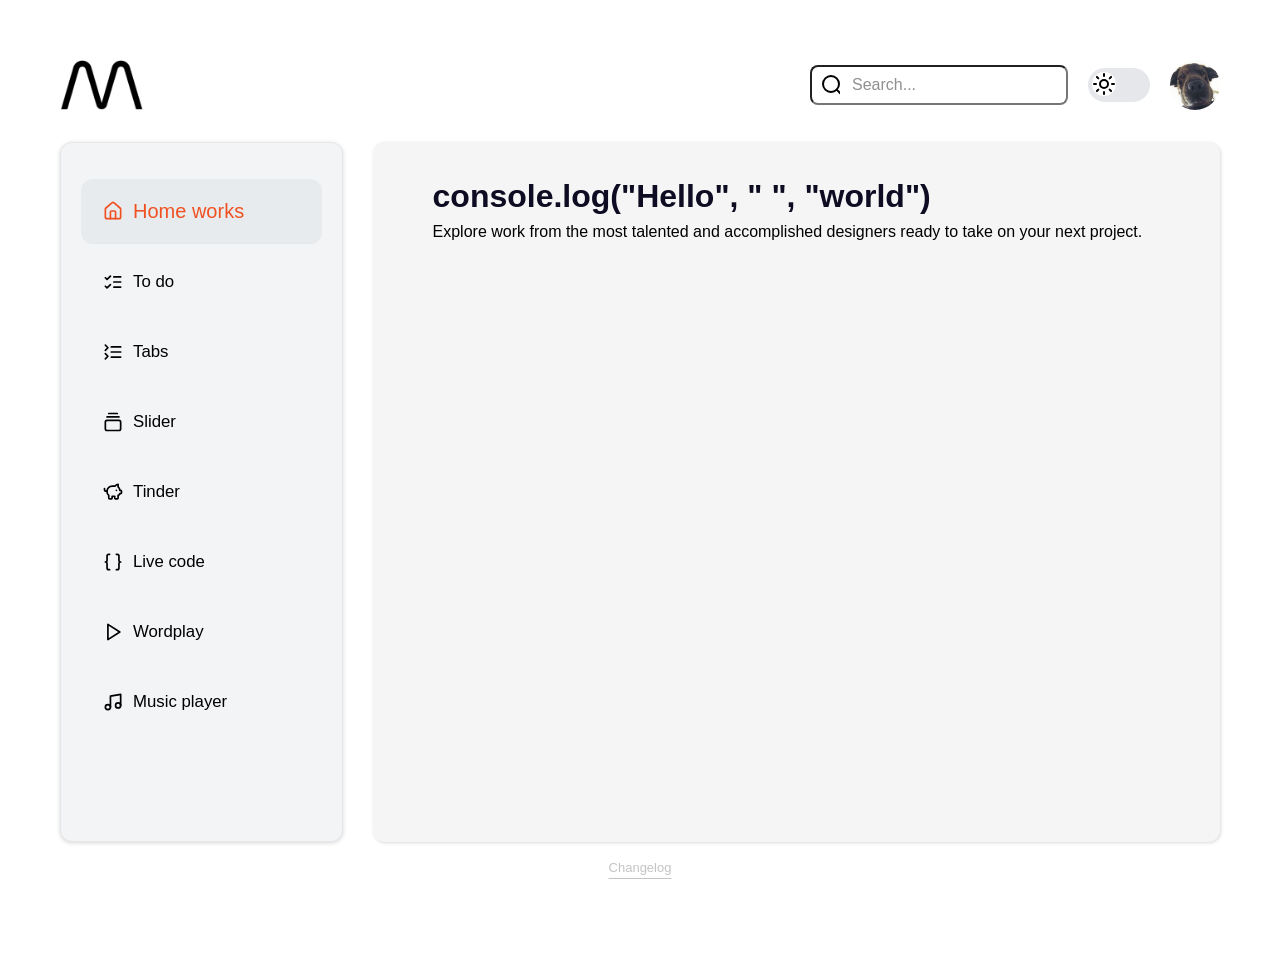
==== commit bbc6df6e: "Resync" ====
--- a/index.html
+++ b/index.html
@@ -9,43 +9,27 @@
       rel="icon"
       type="image/png"
       sizes="32x32"
-<<<<<<< HEAD
       href="./assets/images/favicon/favicon-32.png"
     />
-=======
-      href="./assets/images/favicon/favicon-32.png" />
->>>>>>> 54d3472c1c1819f057e371dd67381cb405f931d2
     <link rel="apple-touch-icon" sizes="180x180" href="/apple-touch-icon.png" />
     <link
       rel="icon"
       type="image/png"
       sizes="32x32"
-<<<<<<< HEAD
       href="./assets/images/favicon/favicon-180.png"
     />
-=======
-      href="./assets/images/favicon/favicon-180.png" />
->>>>>>> 54d3472c1c1819f057e371dd67381cb405f931d2
     <link
       rel="icon"
       type="image/png"
       sizes="192x192"
-<<<<<<< HEAD
       href="./assets/images/favicon/favicon-192.png"
     />
-=======
-      href="./assets/images/favicon/favicon-192.png" />
->>>>>>> 54d3472c1c1819f057e371dd67381cb405f931d2
     <link
       rel="icon"
       type="image/png"
       sizes="270x270"
-<<<<<<< HEAD
       href="./assets/images/favicon/favicon-270.png"
     />
-=======
-      href="./assets/images/favicon/favicon-270.png" />
->>>>>>> 54d3472c1c1819f057e371dd67381cb405f931d2
 
     <meta name="msapplication-TileColor" content="#FFFFFF" />
   </head>
@@ -68,12 +52,8 @@
               class="search"
               type="search"
               name="q"
-<<<<<<< HEAD
               placeholder="Search..."
             />
-=======
-              placeholder="Search..." />
->>>>>>> 54d3472c1c1819f057e371dd67381cb405f931d2
           </div>
 
           <!-- THEME SWITCHER -->
@@ -93,12 +73,8 @@
             <svg xmlns="http://www.w3.org/2000/svg" class="icon">
               <path d="M15 21v-8a1 1 0 0 0-1-1h-4a1 1 0 0 0-1 1v8" />
               <path
-<<<<<<< HEAD
                 d="M3 10a2 2 0 0 1 .709-1.528l7-5.999a2 2 0 0 1 2.582 0l7 5.999A2 2 0 0 1 21 10v9a2 2 0 0 1-2 2H5a2 2 0 0 1-2-2z"
               />
-=======
-                d="M3 10a2 2 0 0 1 .709-1.528l7-5.999a2 2 0 0 1 2.582 0l7 5.999A2 2 0 0 1 21 10v9a2 2 0 0 1-2 2H5a2 2 0 0 1-2-2z" />
->>>>>>> 54d3472c1c1819f057e371dd67381cb405f931d2
             </svg>
             <h2 class="menu_heading">Home works</h2>
           </div>
@@ -106,12 +82,8 @@
           <div id="to-do" class="menu_item flex ai-c">
             <svg
               xmlns="http://www.w3.org/2000/svg"
-<<<<<<< HEAD
               class="icon lucide lucide-list-checks-icon lucide-list-checks"
             >
-=======
-              class="icon lucide lucide-list-checks-icon lucide-list-checks">
->>>>>>> 54d3472c1c1819f057e371dd67381cb405f931d2
               <path d="m3 17 2 2 4-4" />
               <path d="m3 7 2 2 4-4" />
               <path d="M13 6h8" />
@@ -124,12 +96,8 @@
           <div id="tabs" class="menu_item flex ai-c">
             <svg
               xmlns="http://www.w3.org/2000/svg"
-<<<<<<< HEAD
               class="icon lucide lucide-list-collapse-icon lucide-list-collapse"
             >
-=======
-              class="icon lucide lucide-list-collapse-icon lucide-list-collapse">
->>>>>>> 54d3472c1c1819f057e371dd67381cb405f931d2
               <path d="M10 12h11" />
               <path d="M10 18h11" />
               <path d="M10 6h11" />
@@ -139,18 +107,11 @@
             <span class="menu_text">Tabs</span>
           </div>
 
-<<<<<<< HEAD
           <div id="slider" class="menu_item flex ai-c">
             <svg
               xmlns="http://www.w3.org/2000/svg"
               class="icon lucide lucide-gallery-vertical-end-icon lucide-gallery-vertical-end"
             >
-=======
-          <div class="menu_item flex ai-c">
-            <svg
-              xmlns="http://www.w3.org/2000/svg"
-              class="icon lucide lucide-gallery-vertical-end-icon lucide-gallery-vertical-end">
->>>>>>> 54d3472c1c1819f057e371dd67381cb405f931d2
               <path d="M7 2h10" />
               <path d="M5 6h14" />
               <rect width="18" height="12" x="3" y="10" rx="2" />
@@ -158,7 +119,6 @@
             <span class="menu_text">Slider</span>
           </div>
 
-<<<<<<< HEAD
           <div id="tinder" class="menu_item flex ai-c">
             <svg
               xmlns="http://www.w3.org/2000/svg"
@@ -167,21 +127,12 @@
               <path
                 d="M11 17h3v2a1 1 0 0 0 1 1h2a1 1 0 0 0 1-1v-3a3.16 3.16 0 0 0 2-2h1a1 1 0 0 0 1-1v-2a1 1 0 0 0-1-1h-1a5 5 0 0 0-2-4V3a4 4 0 0 0-3.2 1.6l-.3.4H11a6 6 0 0 0-6 6v1a5 5 0 0 0 2 4v3a1 1 0 0 0 1 1h2a1 1 0 0 0 1-1z"
               />
-=======
-          <div class="menu_item flex ai-c">
-            <svg
-              xmlns="http://www.w3.org/2000/svg"
-              class="icon lucide lucide-piggy-bank-icon lucide-piggy-bank">
-              <path
-                d="M11 17h3v2a1 1 0 0 0 1 1h2a1 1 0 0 0 1-1v-3a3.16 3.16 0 0 0 2-2h1a1 1 0 0 0 1-1v-2a1 1 0 0 0-1-1h-1a5 5 0 0 0-2-4V3a4 4 0 0 0-3.2 1.6l-.3.4H11a6 6 0 0 0-6 6v1a5 5 0 0 0 2 4v3a1 1 0 0 0 1 1h2a1 1 0 0 0 1-1z" />
->>>>>>> 54d3472c1c1819f057e371dd67381cb405f931d2
               <path d="M16 10h.01" />
               <path d="M2 8v1a2 2 0 0 0 2 2h1" />
             </svg>
             <span class="menu_text">Tinder</span>
           </div>
 
-<<<<<<< HEAD
           <div id="live-code" class="menu_item flex ai-c">
             <svg
               xmlns="http://www.w3.org/2000/svg"
@@ -193,46 +144,25 @@
               <path
                 d="M16 21h1a2 2 0 0 0 2-2v-5c0-1.1.9-2 2-2a2 2 0 0 1-2-2V5a2 2 0 0 0-2-2h-1"
               />
-=======
+            </svg>
+            <span class="menu_text">Live code</span>
+          </div>
+
+          <div id="wordplay" class="menu_item flex ai-c">
+            <svg
+              xmlns="http://www.w3.org/2000/svg"
+              class="icon lucide lucide-play-icon lucide-play"
+            >
+              <polygon points="6 3 20 12 6 21 6 3" />
+            </svg>
+            <span class="menu_text">Wordplay</span>
+          </div>
+
           <div class="menu_item flex ai-c">
             <svg
               xmlns="http://www.w3.org/2000/svg"
-              class="icon lucide lucide-braces-icon lucide-braces">
-              <path
-                d="M8 3H7a2 2 0 0 0-2 2v5a2 2 0 0 1-2 2 2 2 0 0 1 2 2v5c0 1.1.9 2 2 2h1" />
-              <path
-                d="M16 21h1a2 2 0 0 0 2-2v-5c0-1.1.9-2 2-2a2 2 0 0 1-2-2V5a2 2 0 0 0-2-2h-1" />
->>>>>>> 54d3472c1c1819f057e371dd67381cb405f931d2
-            </svg>
-            <span class="menu_text">Live code</span>
-          </div>
-
-<<<<<<< HEAD
-          <div id="wordplay" class="menu_item flex ai-c">
-            <svg
-              xmlns="http://www.w3.org/2000/svg"
-              class="icon lucide lucide-play-icon lucide-play"
-            >
-=======
-          <div class="menu_item flex ai-c">
-            <svg
-              xmlns="http://www.w3.org/2000/svg"
-              class="icon lucide lucide-play-icon lucide-play">
->>>>>>> 54d3472c1c1819f057e371dd67381cb405f931d2
-              <polygon points="6 3 20 12 6 21 6 3" />
-            </svg>
-            <span class="menu_text">Wordplay</span>
-          </div>
-
-          <div class="menu_item flex ai-c">
-            <svg
-              xmlns="http://www.w3.org/2000/svg"
-<<<<<<< HEAD
               class="icon lucide lucide-music-icon lucide-music"
             >
-=======
-              class="icon lucide lucide-music-icon lucide-music">
->>>>>>> 54d3472c1c1819f057e371dd67381cb405f931d2
               <path d="M9 18V5l12-2v13" />
               <circle cx="6" cy="18" r="3" />
               <circle cx="18" cy="16" r="3" />
--- a/assets/css/style.css
+++ b/assets/css/style.css
@@ -166,11 +166,7 @@
   z-index: 3;
 }
 input.search {
-<<<<<<< HEAD
   min-width: 220px;
-=======
-  width: 220px;
->>>>>>> 54d3472c1c1819f057e371dd67381cb405f931d2
   padding: 6px 14px 6px 40px;
   color: var(--body-text-color--light);
   border-radius: 8px;
@@ -180,11 +176,7 @@
 
 .header_search input:focus {
   color: var(--text-black-color--light);
-<<<<<<< HEAD
   width: calc(100% + 10px);
-=======
-  width: 230px;
->>>>>>> 54d3472c1c1819f057e371dd67381cb405f931d2
   transition: all 0.3s ease;
 }
 .search--icon:hover {
@@ -288,10 +280,7 @@
   width: 25%;
   box-shadow: rgba(0, 0, 0, 0.16) 0px 1px 4px;
   padding: 30px 20px;
-<<<<<<< HEAD
   z-index: 4;
-=======
->>>>>>> 54d3472c1c1819f057e371dd67381cb405f931d2
 }
 sidebar > * {
   padding: 20px;
@@ -335,7 +324,6 @@
   font-size: 1.05rem;
   line-height: normal;
 }
-<<<<<<< HEAD
 /* MAIN CONTENT */
 main {
   padding: 30px 60px;
@@ -373,15 +361,6 @@
 }
 h1.hell {
   font-size: 3rem;
-=======
-main {
-  padding: 30px 60px;
-  background-color: var(--background-light);
-  width: 75%;
-}
-h1.hell {
-  font-size: 4rem;
->>>>>>> 54d3472c1c1819f057e371dd67381cb405f931d2
   color: #0d0c22;
 }
 sidebar #home {
@@ -392,14 +371,11 @@
   font-size: 1.25rem;
   line-height: normal;
 }
-<<<<<<< HEAD
 article {
   transform: translateX(0);
   opacity: 1;
   transition: all ease-in-out 0.5s;
 }
-=======
->>>>>>> 54d3472c1c1819f057e371dd67381cb405f931d2
 
 /* MODALS contents */
 .modal {
@@ -491,27 +467,18 @@
   stroke-linecap: round;
   stroke-linejoin: round;
 }
-<<<<<<< HEAD
 .show,
 .active {
   opacity: 1;
   visibility: visible;
   display: block;
-=======
-.show {
-  opacity: 1;
->>>>>>> 54d3472c1c1819f057e371dd67381cb405f931d2
 }
 .hide {
   opacity: 0;
   transition: all 1s ease;
 }
-<<<<<<< HEAD
 .hidden,
 article {
-=======
-.hidden {
->>>>>>> 54d3472c1c1819f057e371dd67381cb405f931d2
   visibility: hidden;
   display: none;
 }
@@ -662,7 +629,6 @@
     opacity: 1;
   }
 }
-<<<<<<< HEAD
 
 /**
  * ----------------------------------------
@@ -695,8 +661,6 @@
     transform: translateX(0);
   }
 }
-=======
->>>>>>> 54d3472c1c1819f057e371dd67381cb405f931d2
 /**
  * ----------------------------------------
  * animation fade-static
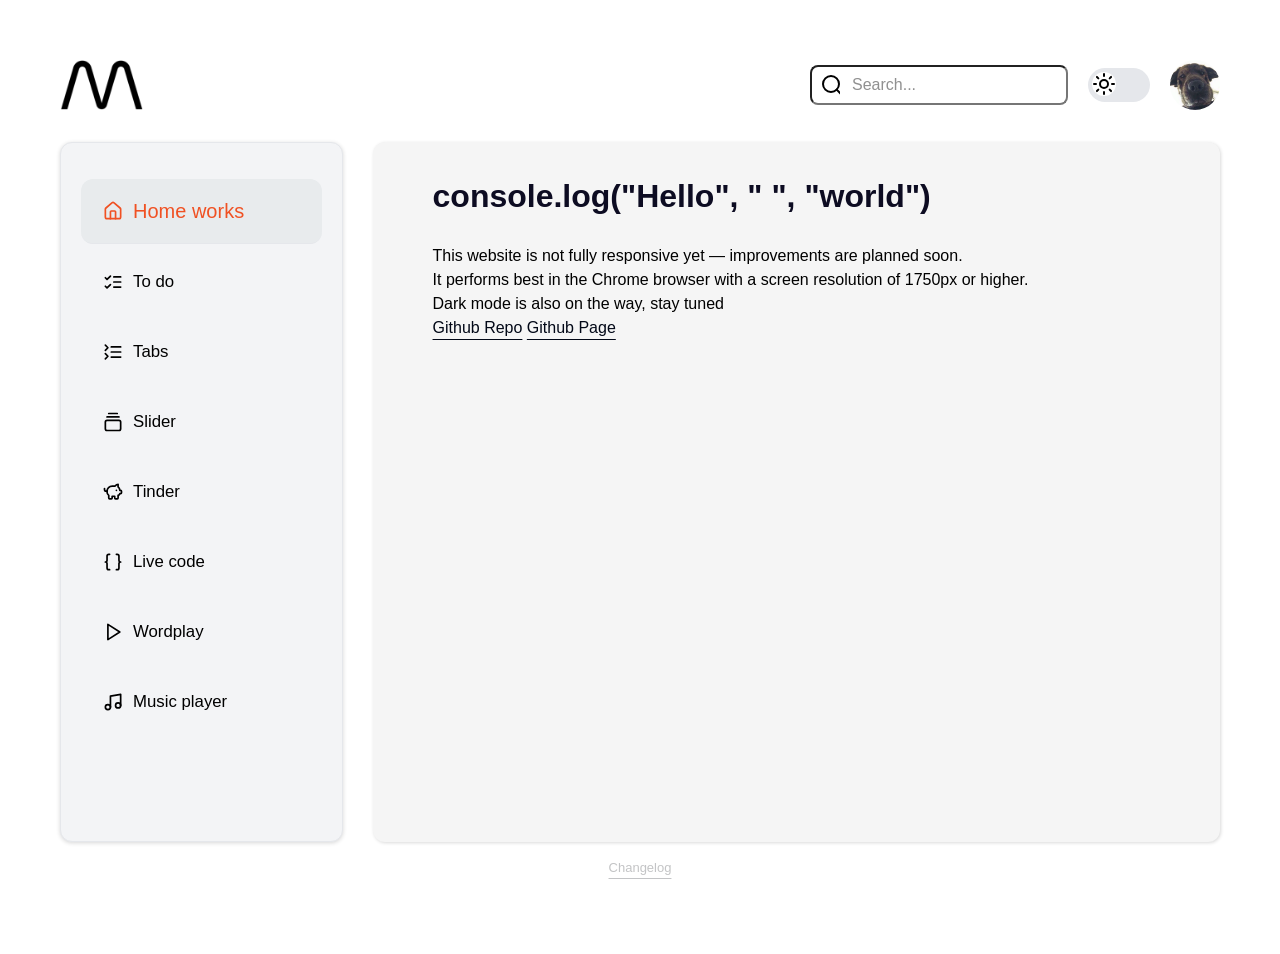
==== commit d31f349a: "Fix ajax, ajax content loading, Tabs, Slider, add styles" ====
--- a/index.html
+++ b/index.html
@@ -158,7 +158,7 @@
             <span class="menu_text">Wordplay</span>
           </div>
 
-          <div class="menu_item flex ai-c">
+          <div id="music-player" class="menu_item flex ai-c">
             <svg
               xmlns="http://www.w3.org/2000/svg"
               class="icon lucide lucide-music-icon lucide-music"
@@ -175,10 +175,18 @@
           <!-- CONTENT DEFAULT -->
           <div class="main_content--default">
             <h1 class="hell">console.log("Hello", " ", "world")</h1>
+            <br>
             <p>
-              Explore work from the most talented and accomplished designers
-              ready to take on your next project.
+              This website is not fully responsive yet — improvements are
+              planned soon.</br>It performs best in the Chrome browser with a screen
+              resolution of 1750px or higher.</br>Dark mode is also on the way, stay
+              tuned
             </p>
+            <div class="tags">
+              <a href="#" target="_blank" rel="noopener noreferrer">Github Repo</a>
+              <a href="#" target="_blank" rel="noopener noreferrer">Github Page</a>
+            </div>
+            
           </div>
           <!-- CONTENT TO DO -->
           <div class="ajax-content"></div>
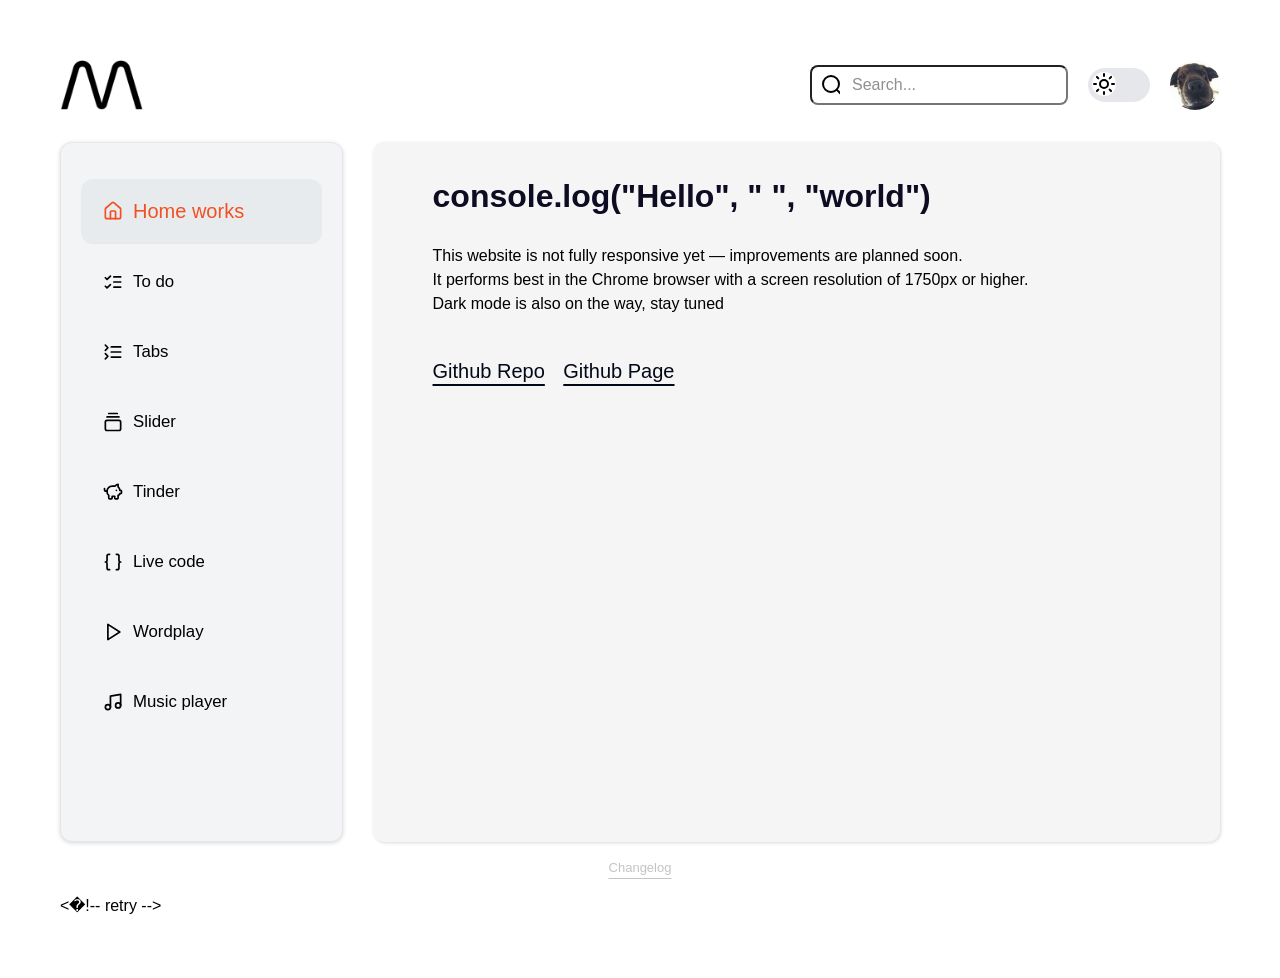
==== commit 12808c12: "retry deploy" ====
--- a/index.html
+++ b/index.html
@@ -229,3 +229,6 @@
     <script src="./assets/js/main.js"></script>
   </body>
 </html>
+< ! - -   r e t r y   - - > + 
+ 
--- a/assets/css/style.css
+++ b/assets/css/style.css
@@ -86,6 +86,7 @@
   --body-text-color--light: #abacae;
   --primary-color: #f05123;
   --secondary-color: #246ff4;
+  --active-color-dark: #071224;
   --border-radius: 16px;
   /* sizes */
   --sm-screen: 1400px;
@@ -329,6 +330,7 @@
   padding: 30px 60px;
   background-color: var(--background-light);
   box-shadow: rgba(0, 0, 0, 0.15) 0.95px 0.95px 3.6px;
+  scrollbar-color: var(--active-color-dark) transparent;
   width: 75%;
   transition: all 1s ease-in-out;
 }
@@ -362,6 +364,9 @@
 h1.hell {
   font-size: 3rem;
   color: #0d0c22;
+}
+main .tags {
+  padding-top: 40px;
 }
 sidebar #home {
   border-bottom: 1px solid var(--border-color--light);
@@ -688,6 +693,25 @@
   }
 }
 
+/* AJAX CONTENTS */
+.intro {
+  margin-bottom: 4rem;
+  width: 70%;
+}
+.intro p {
+  opacity: 0.5;
+  font-size: 19px;
+}
+/* .intro > h2 {
+  font-size: 3rem;
+} */
+.tags a {
+  padding-right: 14px;
+  font-size: 20px;
+}
+.intro p {
+  padding-top: 20px;
+}
 /* RESPO */
 @media (max-width: 1500px) {
   h1.hell {
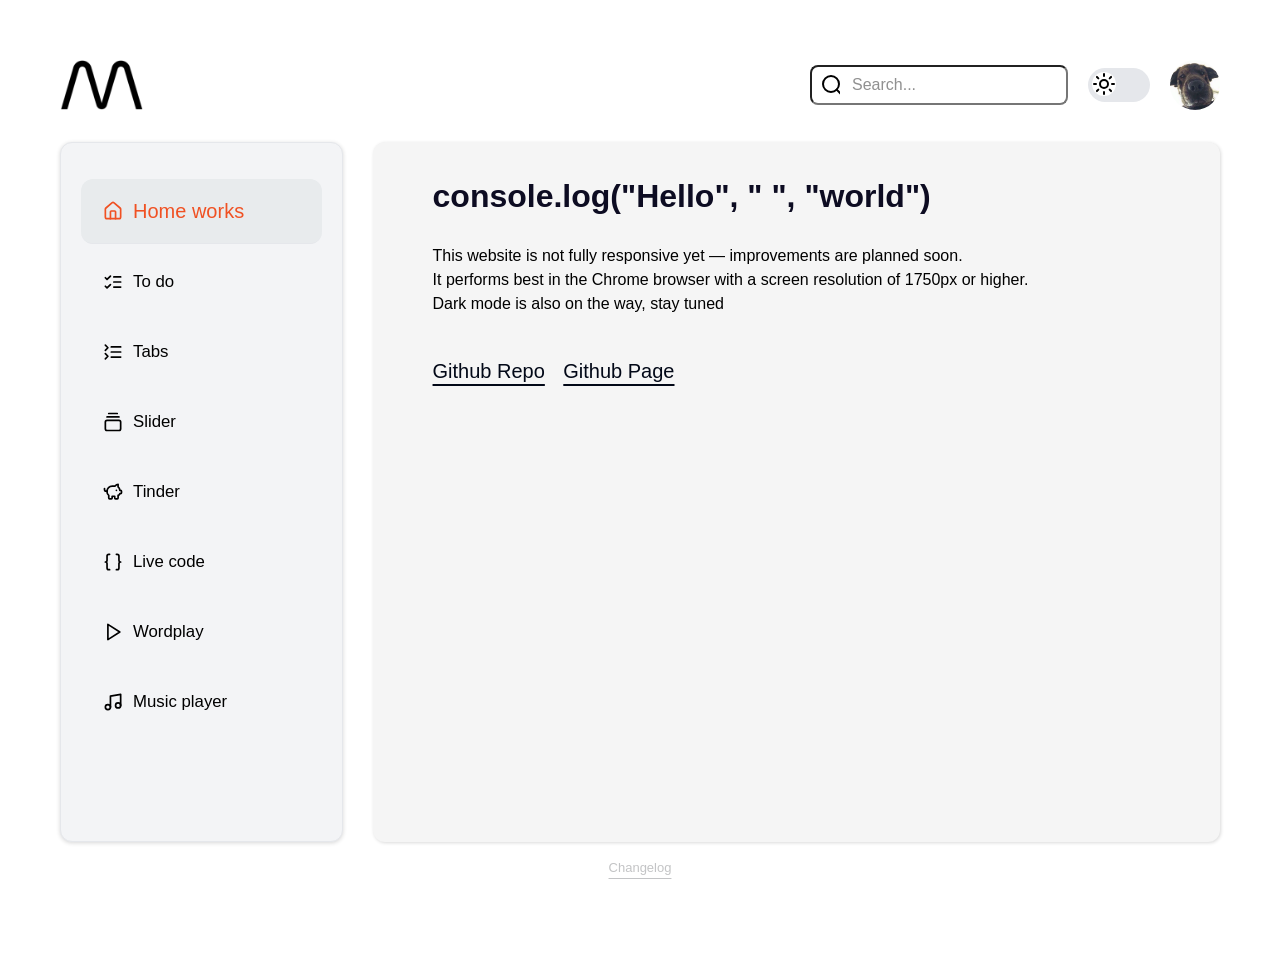
==== commit 1924a3d6: "Failed on pushing" ====
--- a/index.html
+++ b/index.html
@@ -229,6 +229,3 @@
     <script src="./assets/js/main.js"></script>
   </body>
 </html>
-< ! - -   r e t r y   - - > - 
- 
